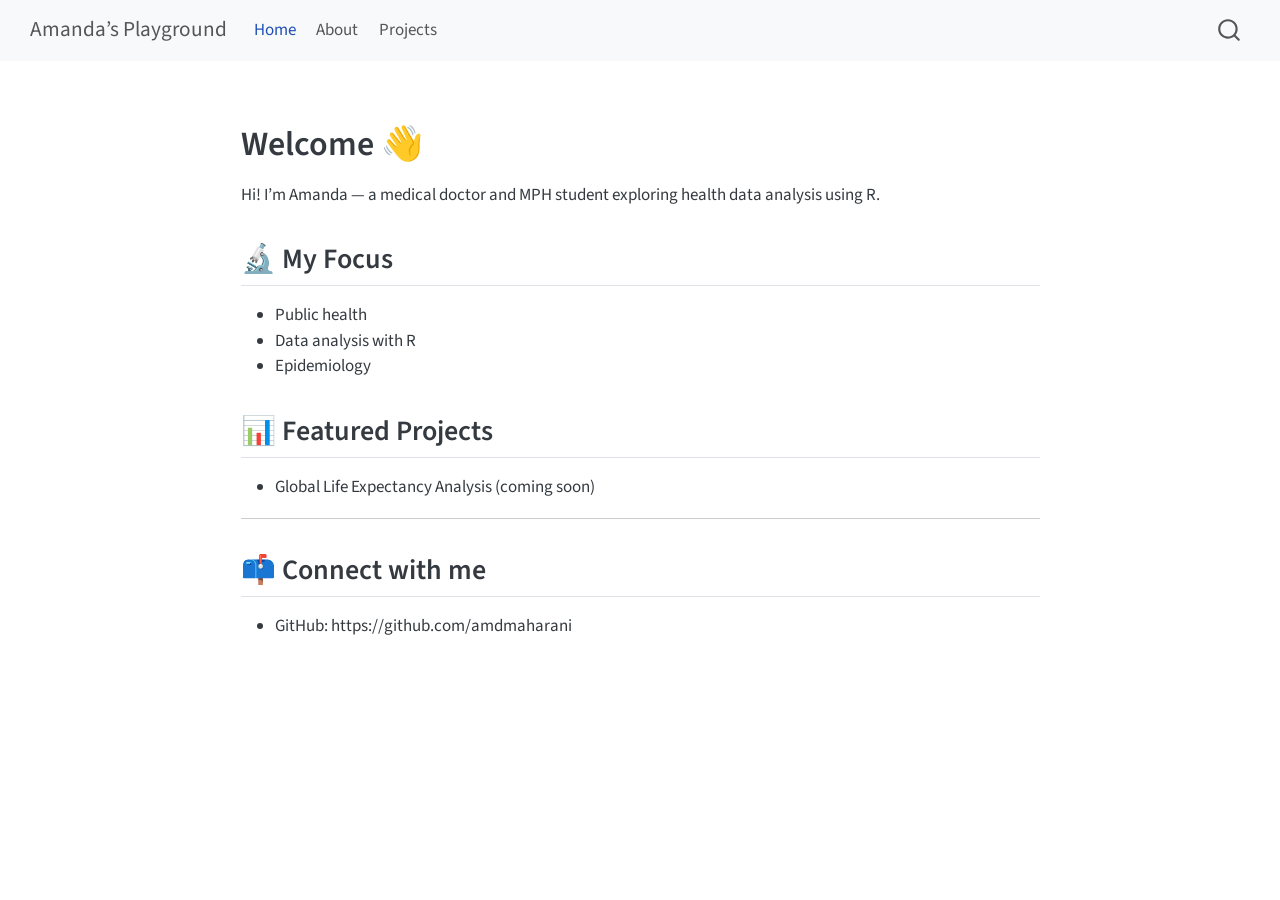
==== docs/index.html @ 4388f440 "initial website" ====
<!DOCTYPE html>
<html xmlns="http://www.w3.org/1999/xhtml" lang="en" xml:lang="en"><head>

<meta charset="utf-8">
<meta name="generator" content="quarto-1.9.36">

<meta name="viewport" content="width=device-width, initial-scale=1.0, user-scalable=yes">


<title>Amanda’s Playground</title>
<style>
/* Default styles provided by pandoc.
** See https://pandoc.org/MANUAL.html#variables-for-html for config info.
*/
code{white-space: pre-wrap;}
span.smallcaps{font-variant: small-caps;}
div.columns{display: flex; gap: min(4vw, 1.5em);}
div.column{flex: auto; overflow-x: auto;}
div.hanging-indent{margin-left: 1.5em; text-indent: -1.5em;}
ul.task-list{list-style: none;}
ul.task-list li input[type="checkbox"] {
  width: 0.8em;
  margin: 0 0.8em 0.2em -1em; /* quarto-specific, see https://github.com/quarto-dev/quarto-cli/issues/4556 */ 
  vertical-align: middle;
}
</style>


<script src="site_libs/quarto-nav/quarto-nav.js"></script>
<script src="site_libs/quarto-nav/headroom.min.js"></script>
<script src="site_libs/clipboard/clipboard.min.js"></script>
<script src="site_libs/quarto-search/autocomplete.umd.js"></script>
<script src="site_libs/quarto-search/fuse.min.js"></script>
<script src="site_libs/quarto-search/quarto-search.js"></script>
<meta name="quarto:offset" content="./">
<script src="site_libs/quarto-html/quarto.js" type="module"></script>
<script src="site_libs/quarto-html/tabsets/tabsets.js" type="module"></script>
<script src="site_libs/quarto-html/popper.min.js"></script>
<script src="site_libs/quarto-html/tippy.umd.min.js"></script>
<script src="site_libs/quarto-html/anchor.min.js"></script>
<link href="site_libs/quarto-html/tippy.css" rel="stylesheet">
<link href="site_libs/quarto-html/quarto-syntax-highlighting-845c23b38eaddc0f92fda52bfe77a8c8.css" rel="stylesheet" id="quarto-text-highlighting-styles">
<script src="site_libs/bootstrap/bootstrap.min.js"></script>
<link href="site_libs/bootstrap/bootstrap-icons.css" rel="stylesheet">
<link href="site_libs/bootstrap/bootstrap-a0f9fd0d421825b736dc1bbcbcba2219.min.css" rel="stylesheet" append-hash="true" id="quarto-bootstrap" data-mode="light">
<script id="quarto-search-options" type="application/json">{
  "location": "navbar",
  "copy-button": false,
  "collapse-after": 3,
  "panel-placement": "end",
  "type": "overlay",
  "limit": 50,
  "keyboard-shortcut": [
    "f",
    "/",
    "s"
  ],
  "show-item-context": false,
  "language": {
    "search-no-results-text": "No results",
    "search-matching-documents-text": "matching documents",
    "search-copy-link-title": "Copy link to search",
    "search-hide-matches-text": "Hide additional matches",
    "search-more-match-text": "more match in this document",
    "search-more-matches-text": "more matches in this document",
    "search-clear-button-title": "Clear",
    "search-text-placeholder": "",
    "search-detached-cancel-button-title": "Cancel",
    "search-submit-button-title": "Submit",
    "search-label": "Search"
  }
}</script>


</head>

<body class="nav-fixed fullcontent quarto-light">

<div id="quarto-search-results"></div>
  <header id="quarto-header" class="headroom fixed-top">
    <nav class="navbar navbar-expand-lg " data-bs-theme="dark">
      <div class="navbar-container container-fluid">
      <div class="navbar-brand-container mx-auto">
    <a class="navbar-brand" href="./index.html">
    <span class="navbar-title">Amanda’s Playground</span>
    </a>
  </div>
            <div id="quarto-search" class="" title="Search"></div>
          <button class="navbar-toggler" type="button" data-bs-toggle="collapse" data-bs-target="#navbarCollapse" aria-controls="navbarCollapse" role="menu" aria-expanded="false" aria-label="Toggle navigation" onclick="if (window.quartoToggleHeadroom) { window.quartoToggleHeadroom(); }">
  <span class="navbar-toggler-icon"></span>
</button>
          <div class="collapse navbar-collapse" id="navbarCollapse">
            <ul class="navbar-nav navbar-nav-scroll me-auto">
  <li class="nav-item">
    <a class="nav-link active" href="./index.html" aria-current="page"> 
<span class="menu-text">Home</span></a>
  </li>  
  <li class="nav-item">
    <a class="nav-link" href="./about.html"> 
<span class="menu-text">About</span></a>
  </li>  
  <li class="nav-item">
    <a class="nav-link" href="./projects.html"> 
<span class="menu-text">Projects</span></a>
  </li>  
</ul>
          </div> <!-- /navcollapse -->
            <div class="quarto-navbar-tools">
</div>
      </div> <!-- /container-fluid -->
    </nav>
</header>
<!-- content -->
<div id="quarto-content" class="quarto-container page-columns page-rows-contents page-layout-article page-navbar">
<!-- sidebar -->
<!-- margin-sidebar -->
    
<!-- main -->
<main class="content" id="quarto-document-content"><header id="title-block-header" class="quarto-title-block"></header>




<section id="welcome" class="level1">
<h1>Welcome 👋</h1>
<p>Hi! I’m Amanda — a medical doctor and MPH student exploring health data analysis using R.</p>
<section id="my-focus" class="level2">
<h2 class="anchored" data-anchor-id="my-focus">🔬 My Focus</h2>
<ul>
<li>Public health</li>
<li>Data analysis with R</li>
<li>Epidemiology</li>
</ul>
</section>
<section id="featured-projects" class="level2">
<h2 class="anchored" data-anchor-id="featured-projects">📊 Featured Projects</h2>
<ul>
<li>Global Life Expectancy Analysis (coming soon)</li>
</ul>
<hr>
</section>
<section id="connect-with-me" class="level2">
<h2 class="anchored" data-anchor-id="connect-with-me">📫 Connect with me</h2>
<ul>
<li>GitHub: https://github.com/amdmaharani</li>
</ul>


</section>
</section>

</main> <!-- /main -->
<script id="quarto-html-after-body" type="application/javascript">
  window.document.addEventListener("DOMContentLoaded", function (event) {
    const icon = "";
    const anchorJS = new window.AnchorJS();
    anchorJS.options = {
      placement: 'right',
      icon: icon
    };
    anchorJS.add('.anchored');
    const isCodeAnnotation = (el) => {
      for (const clz of el.classList) {
        if (clz.startsWith('code-annotation-')) {                     
          return true;
        }
      }
      return false;
    }
    const onCopySuccess = function(e) {
      // button target
      const button = e.trigger;
      // don't keep focus
      button.blur();
      // flash "checked"
      button.classList.add('code-copy-button-checked');
      var currentTitle = button.getAttribute("title");
      button.setAttribute("title", "Copied!");
      let tooltip;
      if (window.bootstrap) {
        button.setAttribute("data-bs-toggle", "tooltip");
        button.setAttribute("data-bs-placement", "left");
        button.setAttribute("data-bs-title", "Copied!");
        tooltip = new bootstrap.Tooltip(button, 
          { trigger: "manual", 
            customClass: "code-copy-button-tooltip",
            offset: [0, -8]});
        tooltip.show();    
      }
      setTimeout(function() {
        if (tooltip) {
          tooltip.hide();
          button.removeAttribute("data-bs-title");
          button.removeAttribute("data-bs-toggle");
          button.removeAttribute("data-bs-placement");
        }
        button.setAttribute("title", currentTitle);
        button.classList.remove('code-copy-button-checked');
      }, 1000);
      // clear code selection
      e.clearSelection();
    }
    const getTextToCopy = function(trigger) {
      const outerScaffold = trigger.parentElement.cloneNode(true);
      const codeEl = outerScaffold.querySelector('code');
      for (const childEl of codeEl.children) {
        if (isCodeAnnotation(childEl)) {
          childEl.remove();
        }
      }
      return codeEl.innerText;
    }
    const clipboard = new window.ClipboardJS('.code-copy-button:not([data-in-quarto-modal])', {
      text: getTextToCopy
    });
    clipboard.on('success', onCopySuccess);
    if (window.document.getElementById('quarto-embedded-source-code-modal')) {
      const clipboardModal = new window.ClipboardJS('.code-copy-button[data-in-quarto-modal]', {
        text: getTextToCopy,
        container: window.document.getElementById('quarto-embedded-source-code-modal')
      });
      clipboardModal.on('success', onCopySuccess);
    }
      var localhostRegex = new RegExp(/^(?:http|https):\/\/localhost\:?[0-9]*\//);
      var mailtoRegex = new RegExp(/^mailto:/);
        var filterRegex = new RegExp('/' + window.location.host + '/');
      var isInternal = (href) => {
          return filterRegex.test(href) || localhostRegex.test(href) || mailtoRegex.test(href);
      }
      // Inspect non-navigation links and adorn them if external
     var links = window.document.querySelectorAll('a[href]:not(.nav-link):not(.navbar-brand):not(.toc-action):not(.sidebar-link):not(.sidebar-item-toggle):not(.pagination-link):not(.no-external):not([aria-hidden]):not(.dropdown-item):not(.quarto-navigation-tool):not(.about-link)');
      for (var i=0; i<links.length; i++) {
        const link = links[i];
        if (!isInternal(link.href)) {
          // undo the damage that might have been done by quarto-nav.js in the case of
          // links that we want to consider external
          if (link.dataset.originalHref !== undefined) {
            link.href = link.dataset.originalHref;
          }
        }
      }
    function tippyHover(el, contentFn, onTriggerFn, onUntriggerFn) {
      const config = {
        allowHTML: true,
        maxWidth: 500,
        delay: 100,
        arrow: false,
        appendTo: function(el) {
            return el.parentElement;
        },
        interactive: true,
        interactiveBorder: 10,
        theme: 'quarto',
        placement: 'bottom-start',
      };
      if (contentFn) {
        config.content = contentFn;
      }
      if (onTriggerFn) {
        config.onTrigger = onTriggerFn;
      }
      if (onUntriggerFn) {
        config.onUntrigger = onUntriggerFn;
      }
      window.tippy(el, config); 
    }
    const noterefs = window.document.querySelectorAll('a[role="doc-noteref"]');
    for (var i=0; i<noterefs.length; i++) {
      const ref = noterefs[i];
      tippyHover(ref, function() {
        // use id or data attribute instead here
        let href = ref.getAttribute('data-footnote-href') || ref.getAttribute('href');
        try { href = new URL(href).hash; } catch {}
        const id = href.replace(/^#\/?/, "");
        const note = window.document.getElementById(id);
        if (note) {
          return note.innerHTML;
        } else {
          return "";
        }
      });
    }
    const xrefs = window.document.querySelectorAll('a.quarto-xref');
    const processXRef = (id, note) => {
      // Strip column container classes
      const stripColumnClz = (el) => {
        el.classList.remove("page-full", "page-columns");
        if (el.children) {
          for (const child of el.children) {
            stripColumnClz(child);
          }
        }
      }
      stripColumnClz(note)
      if (id === null || id.startsWith('sec-')) {
        // Special case sections, only their first couple elements
        const container = document.createElement("div");
        if (note.children && note.children.length > 2) {
          container.appendChild(note.children[0].cloneNode(true));
          for (let i = 1; i < note.children.length; i++) {
            const child = note.children[i];
            if (child.tagName === "P" && child.innerText === "") {
              continue;
            } else {
              container.appendChild(child.cloneNode(true));
              break;
            }
          }
          if (window.Quarto?.typesetMath) {
            window.Quarto.typesetMath(container);
          }
          return container.innerHTML
        } else {
          if (window.Quarto?.typesetMath) {
            window.Quarto.typesetMath(note);
          }
          return note.innerHTML;
        }
      } else {
        // Remove any anchor links if they are present
        const anchorLink = note.querySelector('a.anchorjs-link');
        if (anchorLink) {
          anchorLink.remove();
        }
        if (window.Quarto?.typesetMath) {
          window.Quarto.typesetMath(note);
        }
        if (note.classList.contains("callout")) {
          return note.outerHTML;
        } else {
          return note.innerHTML;
        }
      }
    }
    for (var i=0; i<xrefs.length; i++) {
      const xref = xrefs[i];
      tippyHover(xref, undefined, function(instance) {
        instance.disable();
        let url = xref.getAttribute('href');
        let hash = undefined; 
        if (url.startsWith('#')) {
          hash = url;
        } else {
          try { hash = new URL(url).hash; } catch {}
        }
        if (hash) {
          const id = hash.replace(/^#\/?/, "");
          const note = window.document.getElementById(id);
          if (note !== null) {
            try {
              const html = processXRef(id, note.cloneNode(true));
              instance.setContent(html);
            } finally {
              instance.enable();
              instance.show();
            }
          } else {
            // See if we can fetch this
            fetch(url.split('#')[0])
            .then(res => res.text())
            .then(html => {
              const parser = new DOMParser();
              const htmlDoc = parser.parseFromString(html, "text/html");
              const note = htmlDoc.getElementById(id);
              if (note !== null) {
                const html = processXRef(id, note);
                instance.setContent(html);
              } 
            }).finally(() => {
              instance.enable();
              instance.show();
            });
          }
        } else {
          // See if we can fetch a full url (with no hash to target)
          // This is a special case and we should probably do some content thinning / targeting
          fetch(url)
          .then(res => res.text())
          .then(html => {
            const parser = new DOMParser();
            const htmlDoc = parser.parseFromString(html, "text/html");
            const note = htmlDoc.querySelector('main.content');
            if (note !== null) {
              // This should only happen for chapter cross references
              // (since there is no id in the URL)
              // remove the first header
              if (note.children.length > 0 && note.children[0].tagName === "HEADER") {
                note.children[0].remove();
              }
              const html = processXRef(null, note);
              instance.setContent(html);
            } 
          }).finally(() => {
            instance.enable();
            instance.show();
          });
        }
      }, function(instance) {
      });
    }
        let selectedAnnoteEl;
        const selectorForAnnotation = ( cell, annotation) => {
          let cellAttr = 'data-code-cell="' + cell + '"';
          let lineAttr = 'data-code-annotation="' +  annotation + '"';
          const selector = 'span[' + cellAttr + '][' + lineAttr + ']';
          return selector;
        }
        const selectCodeLines = (annoteEl) => {
          const doc = window.document;
          const targetCell = annoteEl.getAttribute("data-target-cell");
          const targetAnnotation = annoteEl.getAttribute("data-target-annotation");
          const annoteSpan = window.document.querySelector(selectorForAnnotation(targetCell, targetAnnotation));
          const lines = annoteSpan.getAttribute("data-code-lines").split(",");
          const lineIds = lines.map((line) => {
            return targetCell + "-" + line;
          })
          let top = null;
          let height = null;
          let parent = null;
          if (lineIds.length > 0) {
              //compute the position of the single el (top and bottom and make a div)
              const el = window.document.getElementById(lineIds[0]);
              top = el.offsetTop;
              height = el.offsetHeight;
              parent = el.parentElement.parentElement;
            if (lineIds.length > 1) {
              const lastEl = window.document.getElementById(lineIds[lineIds.length - 1]);
              const bottom = lastEl.offsetTop + lastEl.offsetHeight;
              height = bottom - top;
            }
            if (top !== null && height !== null && parent !== null) {
              // cook up a div (if necessary) and position it 
              let div = window.document.getElementById("code-annotation-line-highlight");
              if (div === null) {
                div = window.document.createElement("div");
                div.setAttribute("id", "code-annotation-line-highlight");
                div.style.position = 'absolute';
                parent.appendChild(div);
              }
              div.style.top = top - 2 + "px";
              div.style.height = height + 4 + "px";
              div.style.left = 0;
              let gutterDiv = window.document.getElementById("code-annotation-line-highlight-gutter");
              if (gutterDiv === null) {
                gutterDiv = window.document.createElement("div");
                gutterDiv.setAttribute("id", "code-annotation-line-highlight-gutter");
                gutterDiv.style.position = 'absolute';
                const codeCell = window.document.getElementById(targetCell);
                const gutter = codeCell.querySelector('.code-annotation-gutter');
                gutter.appendChild(gutterDiv);
              }
              gutterDiv.style.top = top - 2 + "px";
              gutterDiv.style.height = height + 4 + "px";
            }
            selectedAnnoteEl = annoteEl;
          }
        };
        const unselectCodeLines = () => {
          const elementsIds = ["code-annotation-line-highlight", "code-annotation-line-highlight-gutter"];
          elementsIds.forEach((elId) => {
            const div = window.document.getElementById(elId);
            if (div) {
              div.remove();
            }
          });
          selectedAnnoteEl = undefined;
        };
          // Handle positioning of the toggle
      window.addEventListener(
        "resize",
        throttle(() => {
          elRect = undefined;
          if (selectedAnnoteEl) {
            selectCodeLines(selectedAnnoteEl);
          }
        }, 10)
      );
      function throttle(fn, ms) {
      let throttle = false;
      let timer;
        return (...args) => {
          if(!throttle) { // first call gets through
              fn.apply(this, args);
              throttle = true;
          } else { // all the others get throttled
              if(timer) clearTimeout(timer); // cancel #2
              timer = setTimeout(() => {
                fn.apply(this, args);
                timer = throttle = false;
              }, ms);
          }
        };
      }
        // Attach click handler to the DT
        const annoteDls = window.document.querySelectorAll('dt[data-target-cell]');
        for (const annoteDlNode of annoteDls) {
          annoteDlNode.addEventListener('click', (event) => {
            const clickedEl = event.target;
            if (clickedEl !== selectedAnnoteEl) {
              unselectCodeLines();
              const activeEl = window.document.querySelector('dt[data-target-cell].code-annotation-active');
              if (activeEl) {
                activeEl.classList.remove('code-annotation-active');
              }
              selectCodeLines(clickedEl);
              clickedEl.classList.add('code-annotation-active');
            } else {
              // Unselect the line
              unselectCodeLines();
              clickedEl.classList.remove('code-annotation-active');
            }
          });
        }
    const findCites = (el) => {
      const parentEl = el.parentElement;
      if (parentEl) {
        const cites = parentEl.dataset.cites;
        if (cites) {
          return {
            el,
            cites: cites.split(' ')
          };
        } else {
          return findCites(el.parentElement)
        }
      } else {
        return undefined;
      }
    };
    var bibliorefs = window.document.querySelectorAll('a[role="doc-biblioref"]');
    for (var i=0; i<bibliorefs.length; i++) {
      const ref = bibliorefs[i];
      const citeInfo = findCites(ref);
      if (citeInfo) {
        tippyHover(citeInfo.el, function() {
          var popup = window.document.createElement('div');
          citeInfo.cites.forEach(function(cite) {
            var citeDiv = window.document.createElement('div');
            citeDiv.classList.add('hanging-indent');
            citeDiv.classList.add('csl-entry');
            var biblioDiv = window.document.getElementById('ref-' + cite);
            if (biblioDiv) {
              citeDiv.innerHTML = biblioDiv.innerHTML;
            }
            popup.appendChild(citeDiv);
          });
          return popup.innerHTML;
        });
      }
    }
  });
  </script>
</div> <!-- /content -->




</body></html>
---- docs/site_libs/quarto-html/tippy.css ----
.tippy-box[data-animation=fade][data-state=hidden]{opacity:0}[data-tippy-root]{max-width:calc(100vw - 10px)}.tippy-box{position:relative;background-color:#333;color:#fff;border-radius:4px;font-size:14px;line-height:1.4;white-space:normal;outline:0;transition-property:transform,visibility,opacity}.tippy-box[data-placement^=top]>.tippy-arrow{bottom:0}.tippy-box[data-placement^=top]>.tippy-arrow:before{bottom:-7px;left:0;border-width:8px 8px 0;border-top-color:initial;transform-origin:center top}.tippy-box[data-placement^=bottom]>.tippy-arrow{top:0}.tippy-box[data-placement^=bottom]>.tippy-arrow:before{top:-7px;left:0;border-width:0 8px 8px;border-bottom-color:initial;transform-origin:center bottom}.tippy-box[data-placement^=left]>.tippy-arrow{right:0}.tippy-box[data-placement^=left]>.tippy-arrow:before{border-width:8px 0 8px 8px;border-left-color:initial;right:-7px;transform-origin:center left}.tippy-box[data-placement^=right]>.tippy-arrow{left:0}.tippy-box[data-placement^=right]>.tippy-arrow:before{left:-7px;border-width:8px 8px 8px 0;border-right-color:initial;transform-origin:center right}.tippy-box[data-inertia][data-state=visible]{transition-timing-function:cubic-bezier(.54,1.5,.38,1.11)}.tippy-arrow{width:16px;height:16px;color:#333}.tippy-arrow:before{content:"";position:absolute;border-color:transparent;border-style:solid}.tippy-content{position:relative;padding:5px 9px;z-index:1}
---- docs/site_libs/quarto-html/quarto-syntax-highlighting-845c23b38eaddc0f92fda52bfe77a8c8.css ----
/* quarto syntax highlight colors */
:root {
  --quarto-hl-ot-color: #003B4F;
  --quarto-hl-at-color: #657422;
  --quarto-hl-ss-color: #20794D;
  --quarto-hl-an-color: #5E5E5E;
  --quarto-hl-fu-color: #4758AB;
  --quarto-hl-st-color: #20794D;
  --quarto-hl-cf-color: #003B4F;
  --quarto-hl-op-color: #5E5E5E;
  --quarto-hl-er-color: #AD0000;
  --quarto-hl-bn-color: #AD0000;
  --quarto-hl-al-color: #AD0000;
  --quarto-hl-va-color: #111111;
  --quarto-hl-bu-color: inherit;
  --quarto-hl-ex-color: inherit;
  --quarto-hl-pp-color: #AD0000;
  --quarto-hl-in-color: #5E5E5E;
  --quarto-hl-vs-color: #20794D;
  --quarto-hl-wa-color: #5E5E5E;
  --quarto-hl-do-color: #5E5E5E;
  --quarto-hl-im-color: #00769E;
  --quarto-hl-ch-color: #20794D;
  --quarto-hl-dt-color: #AD0000;
  --quarto-hl-fl-color: #AD0000;
  --quarto-hl-co-color: #5E5E5E;
  --quarto-hl-cv-color: #5E5E5E;
  --quarto-hl-cn-color: #8f5902;
  --quarto-hl-sc-color: #5E5E5E;
  --quarto-hl-dv-color: #AD0000;
  --quarto-hl-kw-color: #003B4F;
}

/* other quarto variables */
:root {
  --quarto-font-monospace: SFMono-Regular, Menlo, Monaco, Consolas, "Liberation Mono", "Courier New", monospace;
}

/* syntax highlight based on Pandoc's rules */
pre > code.sourceCode > span {
  color: #003B4F;
}

code.sourceCode > span {
  color: #003B4F;
}

div.sourceCode,
div.sourceCode pre.sourceCode {
  color: #003B4F;
}

/* Normal */
code span {
  color: #003B4F;
}

/* Alert */
code span.al {
  color: #AD0000;
  font-style: inherit;
}

/* Annotation */
code span.an {
  color: #5E5E5E;
  font-style: inherit;
}

/* Attribute */
code span.at {
  color: #657422;
  font-style: inherit;
}

/* BaseN */
code span.bn {
  color: #AD0000;
  font-style: inherit;
}

/* BuiltIn */
code span.bu {
  font-style: inherit;
}

/* ControlFlow */
code span.cf {
  color: #003B4F;
  font-weight: bold;
  font-style: inherit;
}

/* Char */
code span.ch {
  color: #20794D;
  font-style: inherit;
}

/* Constant */
code span.cn {
  color: #8f5902;
  font-style: inherit;
}

/* Comment */
code span.co {
  color: #5E5E5E;
  font-style: inherit;
}

/* CommentVar */
code span.cv {
  color: #5E5E5E;
  font-style: italic;
}

/* Documentation */
code span.do {
  color: #5E5E5E;
  font-style: italic;
}

/* DataType */
code span.dt {
  color: #AD0000;
  font-style: inherit;
}

/* DecVal */
code span.dv {
  color: #AD0000;
  font-style: inherit;
}

/* Error */
code span.er {
  color: #AD0000;
  font-style: inherit;
}

/* Extension */
code span.ex {
  font-style: inherit;
}

/* Float */
code span.fl {
  color: #AD0000;
  font-style: inherit;
}

/* Function */
code span.fu {
  color: #4758AB;
  font-style: inherit;
}

/* Import */
code span.im {
  color: #00769E;
  font-style: inherit;
}

/* Information */
code span.in {
  color: #5E5E5E;
  font-style: inherit;
}

/* Keyword */
code span.kw {
  color: #003B4F;
  font-weight: bold;
  font-style: inherit;
}

/* Operator */
code span.op {
  color: #5E5E5E;
  font-style: inherit;
}

/* Other */
code span.ot {
  color: #003B4F;
  font-style: inherit;
}

/* Preprocessor */
code span.pp {
  color: #AD0000;
  font-style: inherit;
}

/* SpecialChar */
code span.sc {
  color: #5E5E5E;
  font-style: inherit;
}

/* SpecialString */
code span.ss {
  color: #20794D;
  font-style: inherit;
}

/* String */
code span.st {
  color: #20794D;
  font-style: inherit;
}

/* Variable */
code span.va {
  color: #111111;
  font-style: inherit;
}

/* VerbatimString */
code span.vs {
  color: #20794D;
  font-style: inherit;
}

/* Warning */
code span.wa {
  color: #5E5E5E;
  font-style: italic;
}

.prevent-inlining {
  content: "</";
}

/*# sourceMappingURL=ac89f0bb514bba72461919f78549e31c.css.map */
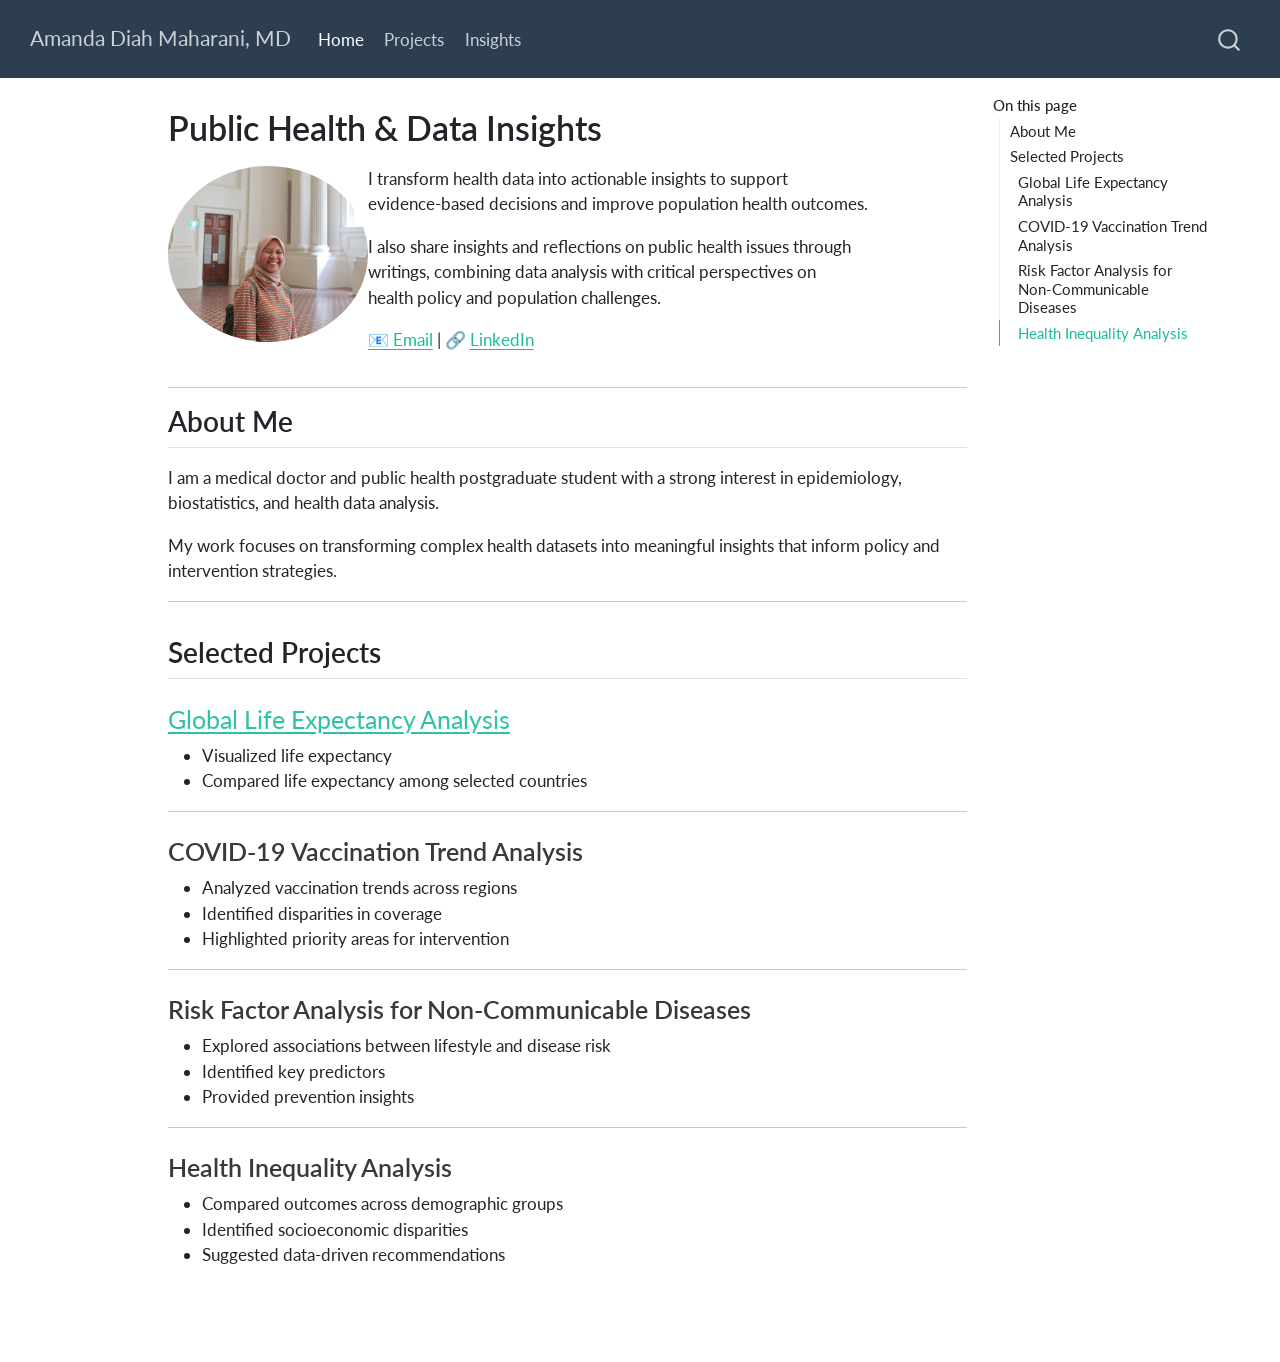
==== commit 25e76ac3: "update portfolio website" ====
--- a/docs/index.html
+++ b/docs/index.html
@@ -2,12 +2,12 @@
 <html xmlns="http://www.w3.org/1999/xhtml" lang="en" xml:lang="en"><head>
 
 <meta charset="utf-8">
-<meta name="generator" content="quarto-1.9.36">
+<meta name="generator" content="quarto-1.9.37">
 
 <meta name="viewport" content="width=device-width, initial-scale=1.0, user-scalable=yes">
 
 
-<title>Amanda’s Playground</title>
+<title>Public Health &amp; Data Insights – Amanda Diah Maharani, MD</title>
 <style>
 /* Default styles provided by pandoc.
 ** See https://pandoc.org/MANUAL.html#variables-for-html for config info.
@@ -39,10 +39,10 @@
 <script src="site_libs/quarto-html/tippy.umd.min.js"></script>
 <script src="site_libs/quarto-html/anchor.min.js"></script>
 <link href="site_libs/quarto-html/tippy.css" rel="stylesheet">
-<link href="site_libs/quarto-html/quarto-syntax-highlighting-845c23b38eaddc0f92fda52bfe77a8c8.css" rel="stylesheet" id="quarto-text-highlighting-styles">
+<link href="site_libs/quarto-html/quarto-syntax-highlighting-7f8f88aac4f3542376d5c11b86a4c14d.css" rel="stylesheet" id="quarto-text-highlighting-styles">
 <script src="site_libs/bootstrap/bootstrap.min.js"></script>
 <link href="site_libs/bootstrap/bootstrap-icons.css" rel="stylesheet">
-<link href="site_libs/bootstrap/bootstrap-a0f9fd0d421825b736dc1bbcbcba2219.min.css" rel="stylesheet" append-hash="true" id="quarto-bootstrap" data-mode="light">
+<link href="site_libs/bootstrap/bootstrap-6b423f165eeea3787de40cb4f8e821c3.min.css" rel="stylesheet" append-hash="true" id="quarto-bootstrap" data-mode="light">
 <script id="quarto-search-options" type="application/json">{
   "location": "navbar",
   "copy-button": false,
@@ -70,11 +70,13 @@
     "search-label": "Search"
   }
 }</script>
-
-
+<style>html{ scroll-behavior: smooth; }</style>
+
+
+<link rel="stylesheet" href="styles.css">
 </head>
 
-<body class="nav-fixed fullcontent quarto-light">
+<body class="nav-fixed quarto-light">
 
 <div id="quarto-search-results"></div>
   <header id="quarto-header" class="headroom fixed-top">
@@ -82,7 +84,7 @@
       <div class="navbar-container container-fluid">
       <div class="navbar-brand-container mx-auto">
     <a class="navbar-brand" href="./index.html">
-    <span class="navbar-title">Amanda’s Playground</span>
+    <span class="navbar-title">Amanda Diah Maharani, MD</span>
     </a>
   </div>
             <div id="quarto-search" class="" title="Search"></div>
@@ -96,12 +98,12 @@
 <span class="menu-text">Home</span></a>
   </li>  
   <li class="nav-item">
-    <a class="nav-link" href="./about.html"> 
-<span class="menu-text">About</span></a>
+    <a class="nav-link" href="./projects.html"> 
+<span class="menu-text">Projects</span></a>
   </li>  
   <li class="nav-item">
-    <a class="nav-link" href="./projects.html"> 
-<span class="menu-text">Projects</span></a>
+    <a class="nav-link" href="./insights.html"> 
+<span class="menu-text">Insights</span></a>
   </li>  
 </ul>
           </div> <!-- /navcollapse -->
@@ -114,35 +116,103 @@
 <div id="quarto-content" class="quarto-container page-columns page-rows-contents page-layout-article page-navbar">
 <!-- sidebar -->
 <!-- margin-sidebar -->
+    <div id="quarto-margin-sidebar" class="sidebar margin-sidebar">
+        <nav id="TOC" role="doc-toc" class="toc-active">
+    <h2 id="toc-title">On this page</h2>
+   
+  <ul>
+  <li><a href="#about-me" id="toc-about-me" class="nav-link active" data-scroll-target="#about-me">About Me</a></li>
+  <li><a href="#selected-projects" id="toc-selected-projects" class="nav-link" data-scroll-target="#selected-projects">Selected Projects</a>
+  <ul class="collapse">
+  <li><a href="#global-life-expectancy-analysis" id="toc-global-life-expectancy-analysis" class="nav-link" data-scroll-target="#global-life-expectancy-analysis">Global Life Expectancy Analysis</a></li>
+  <li><a href="#covid-19-vaccination-trend-analysis" id="toc-covid-19-vaccination-trend-analysis" class="nav-link" data-scroll-target="#covid-19-vaccination-trend-analysis">COVID-19 Vaccination Trend Analysis</a></li>
+  <li><a href="#risk-factor-analysis-for-non-communicable-diseases" id="toc-risk-factor-analysis-for-non-communicable-diseases" class="nav-link" data-scroll-target="#risk-factor-analysis-for-non-communicable-diseases">Risk Factor Analysis for Non-Communicable Diseases</a></li>
+  <li><a href="#health-inequality-analysis" id="toc-health-inequality-analysis" class="nav-link" data-scroll-target="#health-inequality-analysis">Health Inequality Analysis</a></li>
+  </ul></li>
+  </ul>
+</nav>
+    </div>
+<!-- main -->
+<main class="content" id="quarto-document-content">
+
+<header id="title-block-header" class="quarto-title-block default">
+<div class="quarto-title">
+<h1 class="title">Public Health &amp; Data Insights</h1>
+</div>
+
+
+
+<div class="quarto-title-meta">
+
     
-<!-- main -->
-<main class="content" id="quarto-document-content"><header id="title-block-header" class="quarto-title-block"></header>
-
-
-
-
-<section id="welcome" class="level1">
-<h1>Welcome 👋</h1>
-<p>Hi! I’m Amanda — a medical doctor and MPH student exploring health data analysis using R.</p>
-<section id="my-focus" class="level2">
-<h2 class="anchored" data-anchor-id="my-focus">🔬 My Focus</h2>
+  
+    
+  </div>
+  
+
+
+</header>
+
+
+<div class="columns">
+<div class="column" style="width:25%;">
+<p><img src="profile.jpg" class="img-fluid" style="border-radius: 50%;margin-right: 30px;;width:100.0%"></p>
+</div><div class="column" style="width:75%;">
+<p>I transform health data into actionable insights to support<br>
+evidence-based decisions and improve population health outcomes.</p>
+<p>I also share insights and reflections on public health issues through<br>
+writings, combining data analysis with critical perspectives on<br>
+health policy and population challenges.</p>
+<p><a href="mailto:amanda.dmaharani@gmail.com">📧 Email</a> | 🔗 <a href="https://linkedin.com/in/amandadiahm">LinkedIn</a></p>
+</div>
+</div>
+<hr>
+<section id="about-me" class="level2">
+<h2 class="anchored" data-anchor-id="about-me">About Me</h2>
+<p>I am a medical doctor and public health postgraduate student with a strong interest in epidemiology, biostatistics, and health data analysis.</p>
+<p>My work focuses on transforming complex health datasets into meaningful insights that inform policy and intervention strategies.</p>
+<hr>
+</section>
+<section id="selected-projects" class="level2">
+<h2 class="anchored" data-anchor-id="selected-projects">Selected Projects</h2>
+<section id="global-life-expectancy-analysis" class="level3">
+<h3 class="anchored" data-anchor-id="global-life-expectancy-analysis"><a href="./analysis.html">Global Life Expectancy Analysis</a></h3>
 <ul>
-<li>Public health</li>
-<li>Data analysis with R</li>
-<li>Epidemiology</li>
-</ul>
-</section>
-<section id="featured-projects" class="level2">
-<h2 class="anchored" data-anchor-id="featured-projects">📊 Featured Projects</h2>
-<ul>
-<li>Global Life Expectancy Analysis (coming soon)</li>
+<li>Visualized life expectancy</li>
+<li>Compared life expectancy among selected countries</li>
 </ul>
 <hr>
 </section>
-<section id="connect-with-me" class="level2">
-<h2 class="anchored" data-anchor-id="connect-with-me">📫 Connect with me</h2>
+<section id="covid-19-vaccination-trend-analysis" class="level3">
+<h3 class="anchored" data-anchor-id="covid-19-vaccination-trend-analysis">COVID-19 Vaccination Trend Analysis</h3>
 <ul>
-<li>GitHub: https://github.com/amdmaharani</li>
+<li>Analyzed vaccination trends across regions<br>
+</li>
+<li>Identified disparities in coverage<br>
+</li>
+<li>Highlighted priority areas for intervention</li>
+</ul>
+<hr>
+</section>
+<section id="risk-factor-analysis-for-non-communicable-diseases" class="level3">
+<h3 class="anchored" data-anchor-id="risk-factor-analysis-for-non-communicable-diseases">Risk Factor Analysis for Non-Communicable Diseases</h3>
+<ul>
+<li>Explored associations between lifestyle and disease risk<br>
+</li>
+<li>Identified key predictors<br>
+</li>
+<li>Provided prevention insights</li>
+</ul>
+<hr>
+</section>
+<section id="health-inequality-analysis" class="level3">
+<h3 class="anchored" data-anchor-id="health-inequality-analysis">Health Inequality Analysis</h3>
+<ul>
+<li>Compared outcomes across demographic groups<br>
+</li>
+<li>Identified socioeconomic disparities<br>
+</li>
+<li>Suggested data-driven recommendations</li>
 </ul>
 
 
@@ -555,4 +625,5 @@
 
 
 
+<script src="site_libs/quarto-html/zenscroll-min.js"></script>
 </body></html>
--- a/docs/site_libs/quarto-html/quarto-syntax-highlighting-7f8f88aac4f3542376d5c11b86a4c14d.css
+++ b/docs/site_libs/quarto-html/quarto-syntax-highlighting-7f8f88aac4f3542376d5c11b86a4c14d.css
@@ -0,0 +1,236 @@
+/* quarto syntax highlight colors */
+:root {
+  --quarto-hl-ot-color: #003B4F;
+  --quarto-hl-at-color: #657422;
+  --quarto-hl-ss-color: #20794D;
+  --quarto-hl-an-color: #5E5E5E;
+  --quarto-hl-fu-color: #4758AB;
+  --quarto-hl-st-color: #20794D;
+  --quarto-hl-cf-color: #003B4F;
+  --quarto-hl-op-color: #5E5E5E;
+  --quarto-hl-er-color: #AD0000;
+  --quarto-hl-bn-color: #AD0000;
+  --quarto-hl-al-color: #AD0000;
+  --quarto-hl-va-color: #111111;
+  --quarto-hl-bu-color: inherit;
+  --quarto-hl-ex-color: inherit;
+  --quarto-hl-pp-color: #AD0000;
+  --quarto-hl-in-color: #5E5E5E;
+  --quarto-hl-vs-color: #20794D;
+  --quarto-hl-wa-color: #5E5E5E;
+  --quarto-hl-do-color: #5E5E5E;
+  --quarto-hl-im-color: #00769E;
+  --quarto-hl-ch-color: #20794D;
+  --quarto-hl-dt-color: #AD0000;
+  --quarto-hl-fl-color: #AD0000;
+  --quarto-hl-co-color: #5E5E5E;
+  --quarto-hl-cv-color: #5E5E5E;
+  --quarto-hl-cn-color: #8f5902;
+  --quarto-hl-sc-color: #5E5E5E;
+  --quarto-hl-dv-color: #AD0000;
+  --quarto-hl-kw-color: #003B4F;
+}
+
+/* other quarto variables */
+:root {
+  --quarto-font-monospace: SFMono-Regular, Menlo, Monaco, Consolas, "Liberation Mono", "Courier New", monospace;
+}
+
+/* syntax highlight based on Pandoc's rules */
+pre > code.sourceCode > span {
+  color: #003B4F;
+}
+
+code.sourceCode > span {
+  color: #003B4F;
+}
+
+div.sourceCode,
+div.sourceCode pre.sourceCode {
+  color: #003B4F;
+}
+
+/* Normal */
+code span {
+  color: #003B4F;
+}
+
+/* Alert */
+code span.al {
+  color: #AD0000;
+  font-style: inherit;
+}
+
+/* Annotation */
+code span.an {
+  color: #5E5E5E;
+  font-style: inherit;
+}
+
+/* Attribute */
+code span.at {
+  color: #657422;
+  font-style: inherit;
+}
+
+/* BaseN */
+code span.bn {
+  color: #AD0000;
+  font-style: inherit;
+}
+
+/* BuiltIn */
+code span.bu {
+  font-style: inherit;
+}
+
+/* ControlFlow */
+code span.cf {
+  color: #003B4F;
+  font-weight: bold;
+  font-style: inherit;
+}
+
+/* Char */
+code span.ch {
+  color: #20794D;
+  font-style: inherit;
+}
+
+/* Constant */
+code span.cn {
+  color: #8f5902;
+  font-style: inherit;
+}
+
+/* Comment */
+code span.co {
+  color: #5E5E5E;
+  font-style: inherit;
+}
+
+/* CommentVar */
+code span.cv {
+  color: #5E5E5E;
+  font-style: italic;
+}
+
+/* Documentation */
+code span.do {
+  color: #5E5E5E;
+  font-style: italic;
+}
+
+/* DataType */
+code span.dt {
+  color: #AD0000;
+  font-style: inherit;
+}
+
+/* DecVal */
+code span.dv {
+  color: #AD0000;
+  font-style: inherit;
+}
+
+/* Error */
+code span.er {
+  color: #AD0000;
+  font-style: inherit;
+}
+
+/* Extension */
+code span.ex {
+  font-style: inherit;
+}
+
+/* Float */
+code span.fl {
+  color: #AD0000;
+  font-style: inherit;
+}
+
+/* Function */
+code span.fu {
+  color: #4758AB;
+  font-style: inherit;
+}
+
+/* Import */
+code span.im {
+  color: #00769E;
+  font-style: inherit;
+}
+
+/* Information */
+code span.in {
+  color: #5E5E5E;
+  font-style: inherit;
+}
+
+/* Keyword */
+code span.kw {
+  color: #003B4F;
+  font-weight: bold;
+  font-style: inherit;
+}
+
+/* Operator */
+code span.op {
+  color: #5E5E5E;
+  font-style: inherit;
+}
+
+/* Other */
+code span.ot {
+  color: #003B4F;
+  font-style: inherit;
+}
+
+/* Preprocessor */
+code span.pp {
+  color: #AD0000;
+  font-style: inherit;
+}
+
+/* SpecialChar */
+code span.sc {
+  color: #5E5E5E;
+  font-style: inherit;
+}
+
+/* SpecialString */
+code span.ss {
+  color: #20794D;
+  font-style: inherit;
+}
+
+/* String */
+code span.st {
+  color: #20794D;
+  font-style: inherit;
+}
+
+/* Variable */
+code span.va {
+  color: #111111;
+  font-style: inherit;
+}
+
+/* VerbatimString */
+code span.vs {
+  color: #20794D;
+  font-style: inherit;
+}
+
+/* Warning */
+code span.wa {
+  color: #5E5E5E;
+  font-style: italic;
+}
+
+.prevent-inlining {
+  content: "</";
+}
+
+/*# sourceMappingURL=789ad8cd35626ba772517505b42a116e.css.map */
